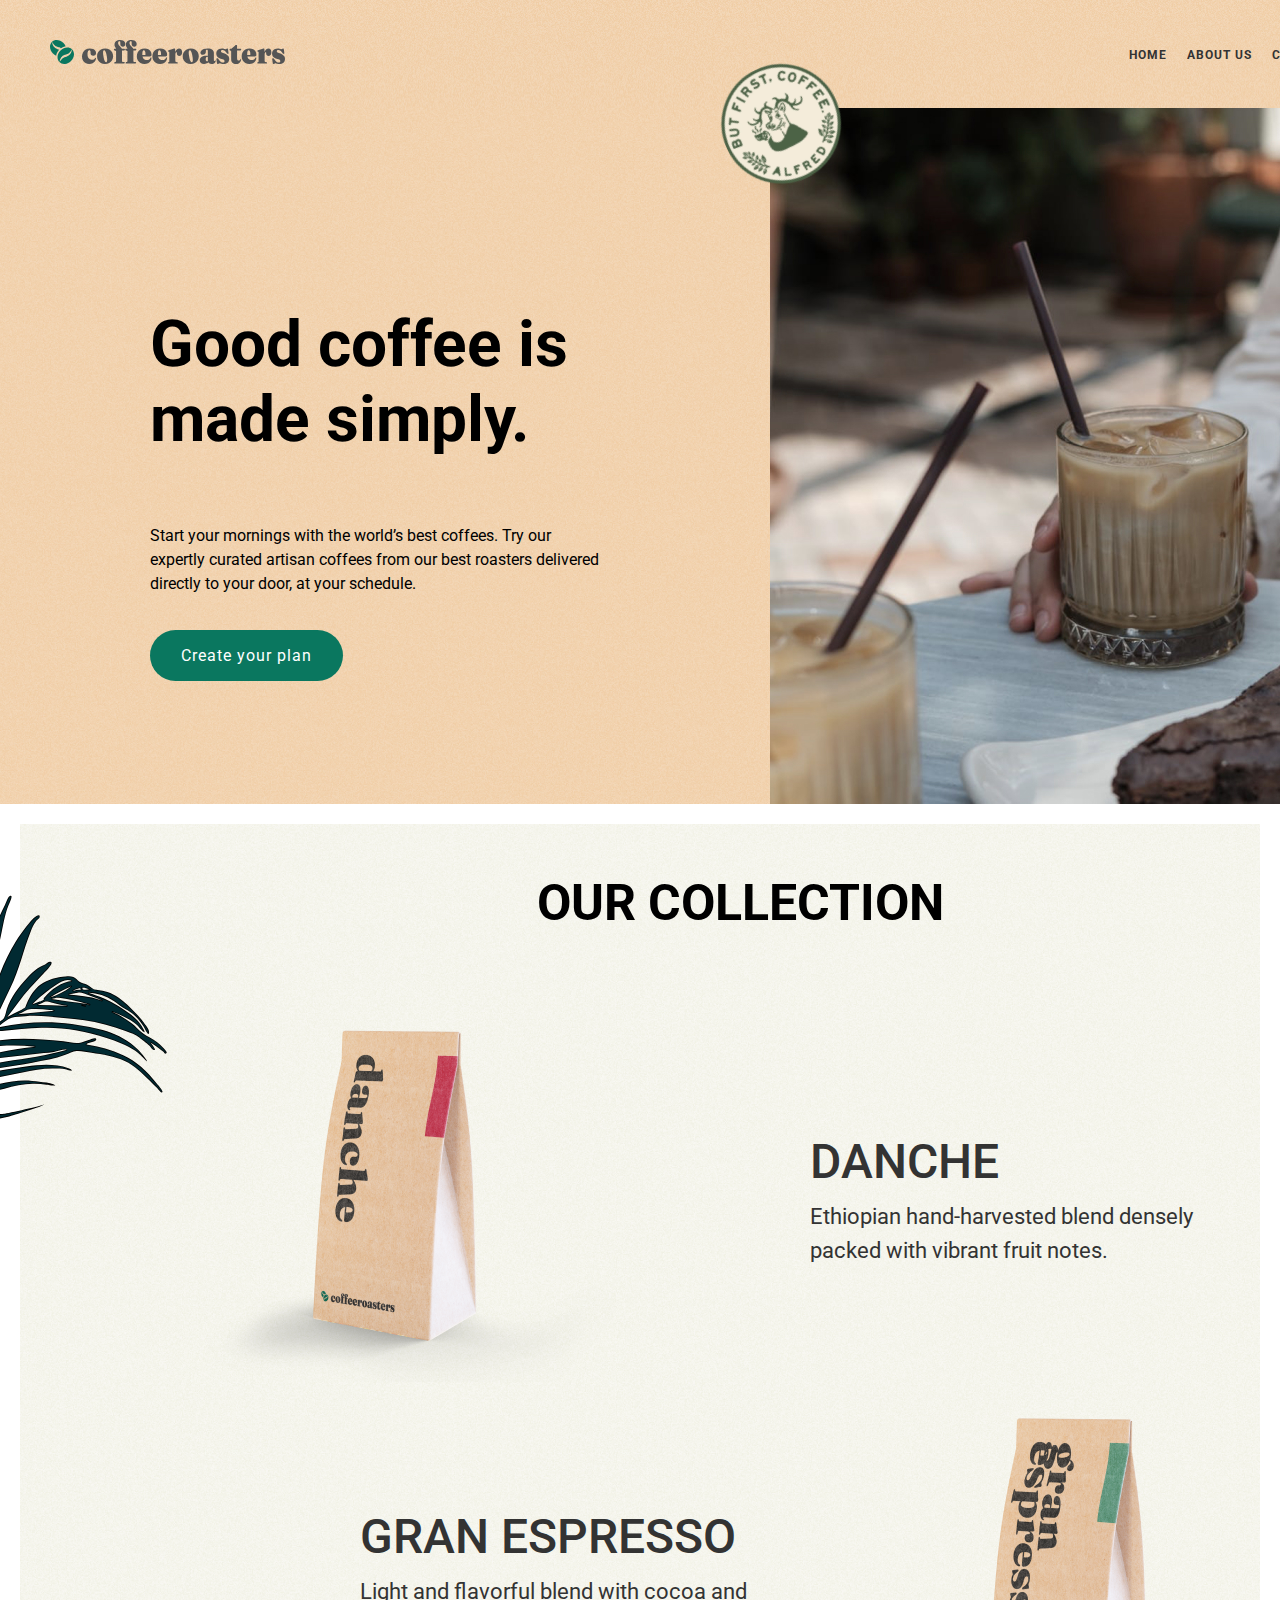
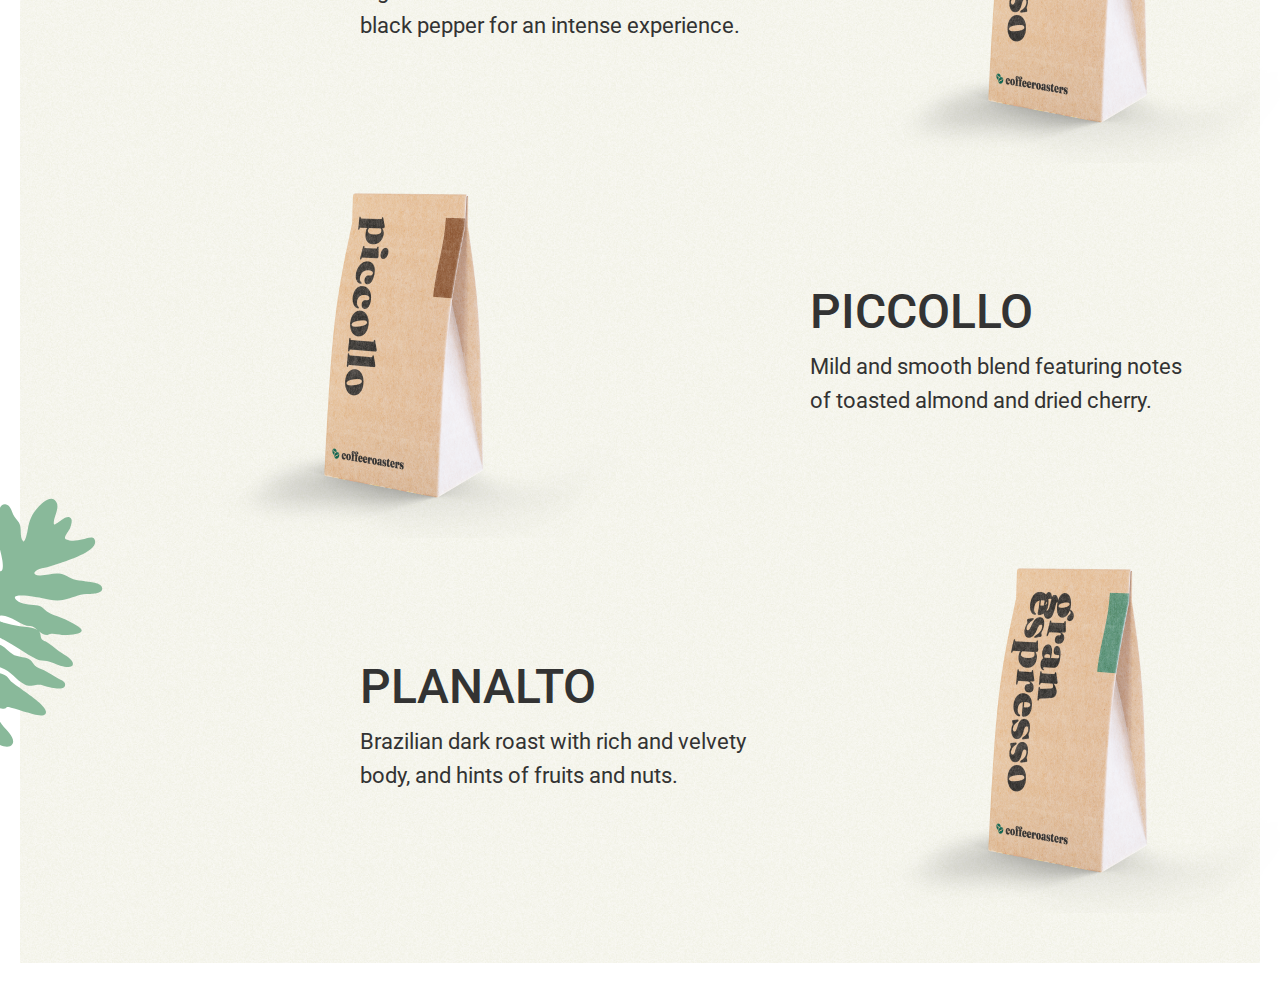
==== index.html @ 1b87eac0 "Inital commit" ====
<!DOCTYPE html>
<html lang="en"
<head>
	<meta charset="UTF-8">
	<meta http-equiv="X-UA-Compatible" content="IE=edge">
	<meta name="viewport" content="width=device-width, initial-scale=1.0">
	<title>Coffeeroasters</title>
	<link rel="stylesheet" href="css/normalize.css">
	<link rel="stylesheet" href="./css/main.css">
</head
<body>
	<header class="site-header">
		<div class="container">
			<div class="site-header-inner">
				<a class="logo" href="./index.html"><img src="images/logo.svg" alt="site logo"></a>
				<nav class="site-nav">
					<ul class="sitenav-list">
						<li class="sitenav-item">
							<a href="">HOME</a>
						</li>
						<li class="sitenav-item">
							<a href="">ABOUT US</a>
						</li>
						<li class="sitenav-item">
							<a href="">Create your plan</a>
						</li>
					</ul>
				</nav>
			</div>
		</div>
	</header>
	<main>
		<section>
			<div class="main-section">
				<div class="container">
					<div class="section-wrapper">
						<div class="main-section-text">
							<h1>Good coffee
								is made simply.</h1>
							<p>Start your mornings with the world’s best coffees. Try our expertly curated artisan
								coffees from our best roasters delivered directly to your door, at your schedule.</p>
							<a href="#">Create your plan</a>
						</div>
						<div class="section-img">
							<img src="images/header img.jpg" alt="">
							<div class="img"></div>
						</div>
					</div>
				</div>
			</div>
			<div class="bg-img">
				<div class="container">
					<div class="section-blok">
						<h2>our collection</h2>
							<ul class="section-wrapper-blok">
								<li>
									<div class="section-blok-box">
										<div class="coffe-img"></div>
										<img src="images/danche.png" alt="danchi">
										<div class="section-blok-text">
											<h3>Danche</h3>
											<p>Ethiopian hand-harvested blend densely packed with vibrant fruit notes.
											</p>
										</div>
									</div>
								</li>
								<li>
									<div class="section-blok-box">
										<div class="section-blok-text">
											<h3>Gran Espresso</h3>
											<p>Light and flavorful blend with cocoa and black pepper for an intense
												experience.
											</p>
										</div>
										<img src="images/grand espresso.png" alt="danchi">
										<div class="coffe-img-one"></div>
									</div>
								</li>
								<li>
									<div class="section-blok-box">
										<div class="coffe-img-two"></div>
										<img src="images/piccollo.png" alt="danchi">
										<div class="section-blok-text">
											<h3>Piccollo</h3>
											<p>Mild and smooth blend featuring notes of toasted almond and dried cherry.
											</p>
										</div>
									</div>
								</li>
								<li>
									<div class="section-blok-box">
										<div class="coffe-img-four"></div>
										<div class="section-blok-text">
											<h3>Planalto</h3>
											<p>Brazilian dark roast with rich and velvety body, and hints of fruits and
												nuts.
											</p>
										</div>
										<img src="images/grand espresso.png" alt="danchi">
									</div>
								</li>
							</ul>
					</div>
				</div>
			</div>
		</section>
	</main>
</body>
</html>
---- css/main.css ----
@import url('https://fonts.googleapis.com/css2?family=Cookie&family=Fredoka+One&family=Roboto:wght@400;500;700&display=swap');
*{
	margin: 0;
	padding: 0;
	box-sizing: border-box;
}
body{
	font-family: "Roboto","Arial", sans-serif;
	overflow-X: hidden;
}
.site-header{
	background-image: url("../images/section-bg.jpg");
}
.container{
	width: 1440px;
	margin: 0 auto;
	padding: 0 20px;
}
.site-header-inner{
	display: flex;
	justify-content: space-between;
}
.logo{
	display: block;
	padding: 40px 0 0 30px;
}
.site-nav{

}
.sitenav-list{
	list-style: none;
	display: flex;
}
.sitenav-item{
	padding: 45px 20px 45px 0;
}
.sitenav-item a{
	text-decoration: none;
	font-weight: 700;
	font-size: 12px;
	line-height: 14px;
	letter-spacing: 1px;
	text-transform: uppercase;
	color: #333333;
}
.main-section{
	background-image: url("../images/section-bg.jpg");
	background-size: contain;
	background-position: center;
}
.main-section-text{
	padding: 156px 104px 0 130px;
}
.section-wrapper{
	display: flex;
}
.section-img{
	position: relative;
	right: -60px;
	width: 710px;
	height: 696px;
}

.main-section-text p{
	padding: 24px 0 34px 0;
	font-weight: 400;
	font-size: 16px;
	line-height: 24px;
	color: #000000;
}
.main-section-text a{
	text-decoration: none;
	padding: 16px 24px;
	position: absolute;
	width: 193px;
	height: 51px;
	background: #0A775F;
	border-radius: 100px;
	font-size: 16px;
	line-height: 19px;
	text-align: center;
	letter-spacing: 1px;
	color: #FFFFFF
}
.img{
	position: absolute;
	width: 160px;
	height:160px;
	top: 0;
	left: 0;
	transform: translate(-43% ,-40%);
	background-image: url(../images/circle.svg);
	background-size: contain;
	background-position: center;
}
.main-section-text h1{
	font-weight: 700;
	font-size: 64px;
	line-height: 75px;
	color: #000000
}
.bg-img{
	margin: 20px;
	background-image: url("../images/section-bg-blok.jpg");
	background-size: contain;
	background-position: center;
}
.section-blok h2{
	padding-top: 50px;
	text-transform: uppercase;
	font-weight: 700;
	font-size: 50px;
	line-height: 59px;
	text-align: center;
	color: #000000;
}
.section-wrapper-blok{
	width: 1114px;
	margin: 80px 143px 0 143px;
	padding-bottom: 50px;
}
.section-wrapper-blok li{
	list-style: none;
}
.section-blok-box{
	position: relative;
	display: flex;
	justify-content: center;
	align-items: center;
}
.coffe-img{
	position: absolute;
	top: -118px;
    left: -316px;
	width: 402px;
	height: 300px;
	background-image: url("../images/leaf-top-left.svg");
	background-repeat: no-repeat;
	background-size: contain;
	background-position: left;
}
.coffe-img-one{
	position: absolute;
	bottom: -164px;
    right: -524px;
	width: 477px;
	height: 300px;
	background-image: url("../images/leaf-center-right.svg");
	background-repeat: no-repeat;
	background-size: contain;
	background-position: left;
	z-index: 2;
}
.coffe-img-two{
	position: absolute;
	top: -50px;
    right: -370px;
	width: 253px;
	height: 215px;
	background-image: url("../images/leaf-center-right2.svg");
	background-repeat: no-repeat;
	background-size: contain;
	background-position: left;
}
.coffe-img-four{
	position: absolute;
	top: -40px;
    left: -374px;
	width: 316px;
	height: 269px;
	background-image: url("../images/leaf-left-bottom.svg");
	background-repeat: no-repeat;
	background-size: contain;
	background-position: left;
}
.section-blok-text h3{
	text-transform: uppercase;
	font-weight: 500;
	font-size: 48px;
	line-height: 56px;
	color: #333333;
}
.section-blok-text p{
	padding-top: 10px;
	font-weight: 400;
	font-size: 22px;
	line-height: 34px;
	color: #333333;
}
.section-blok-box:nth-child(1) .section-blok-text,
.section-blok-box:nth-child(3) .section-blok-text{
	padding: 0 94px 0 177px;
}
.section-blok-box:nth-child(2) .section-blok-text,
.section-blok-box:nth-child(4) .section-blok-text{
	padding: 0 177px 0 94px;
}
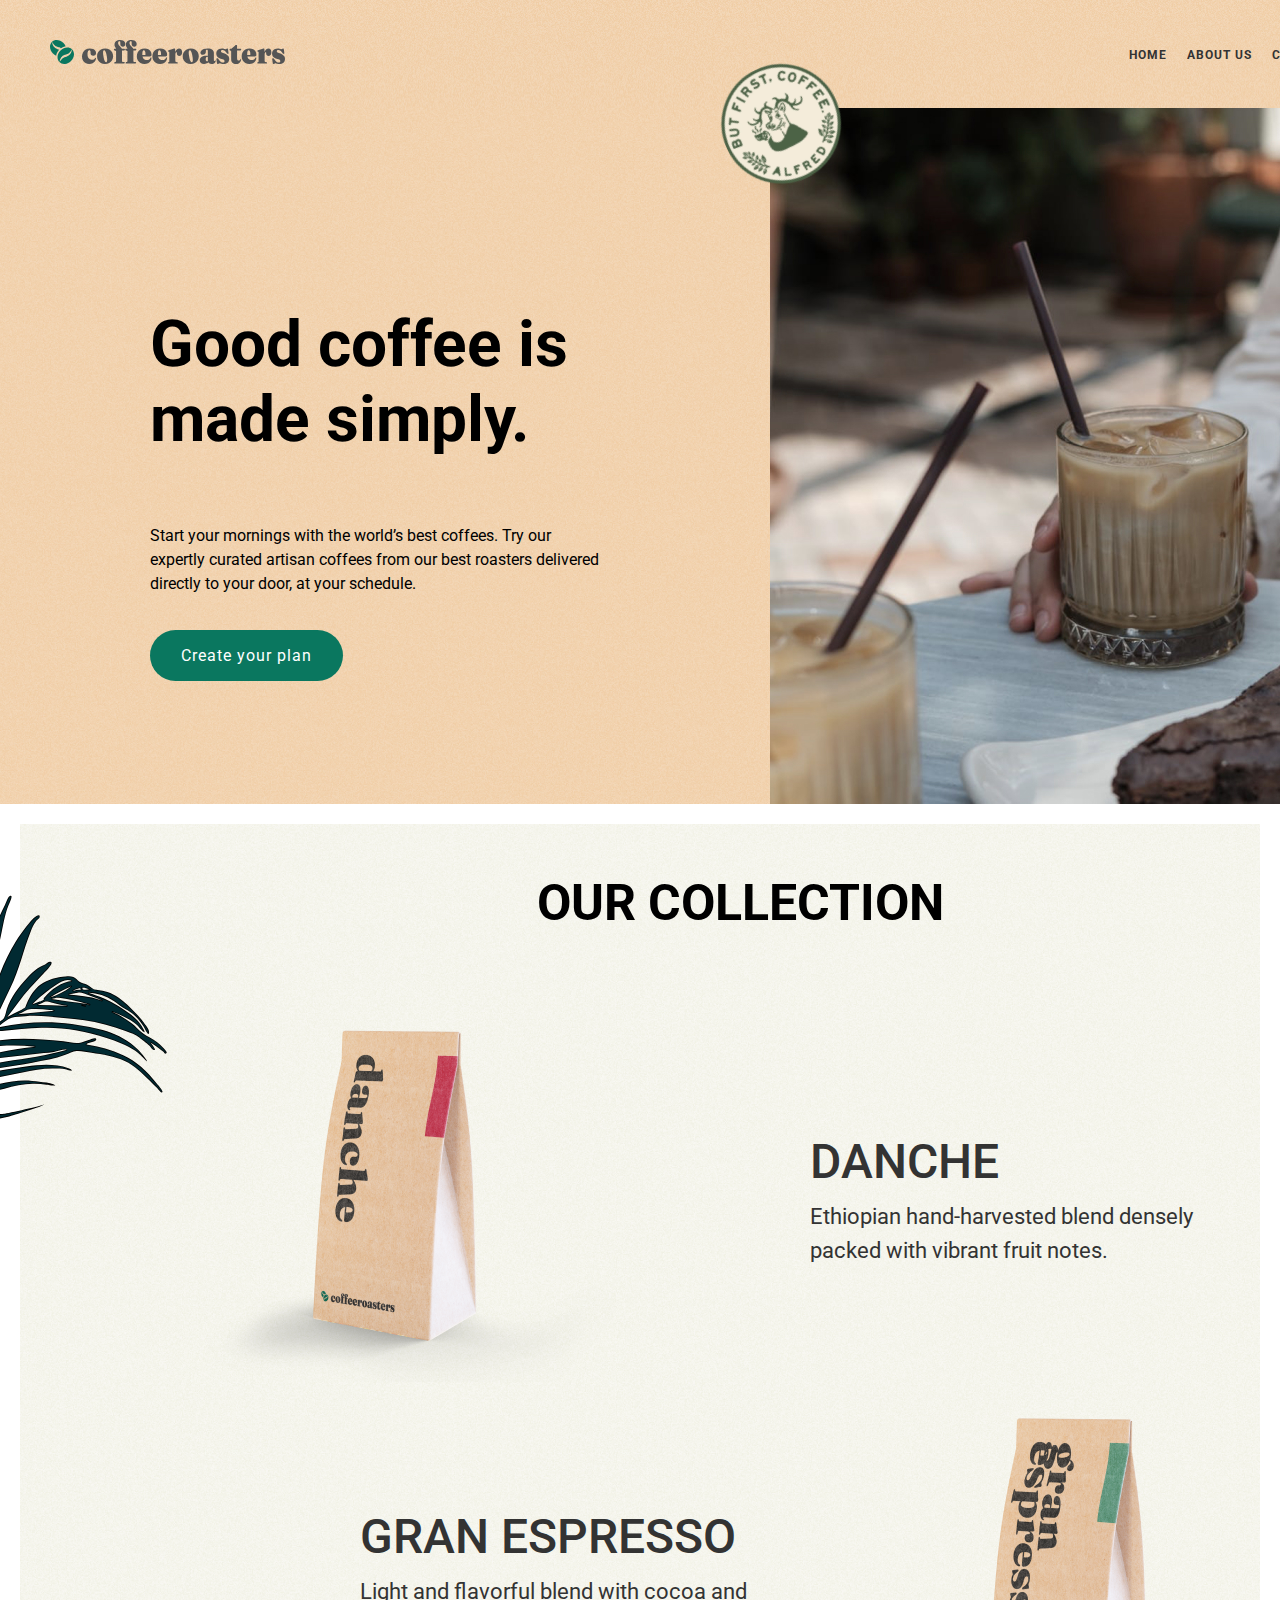
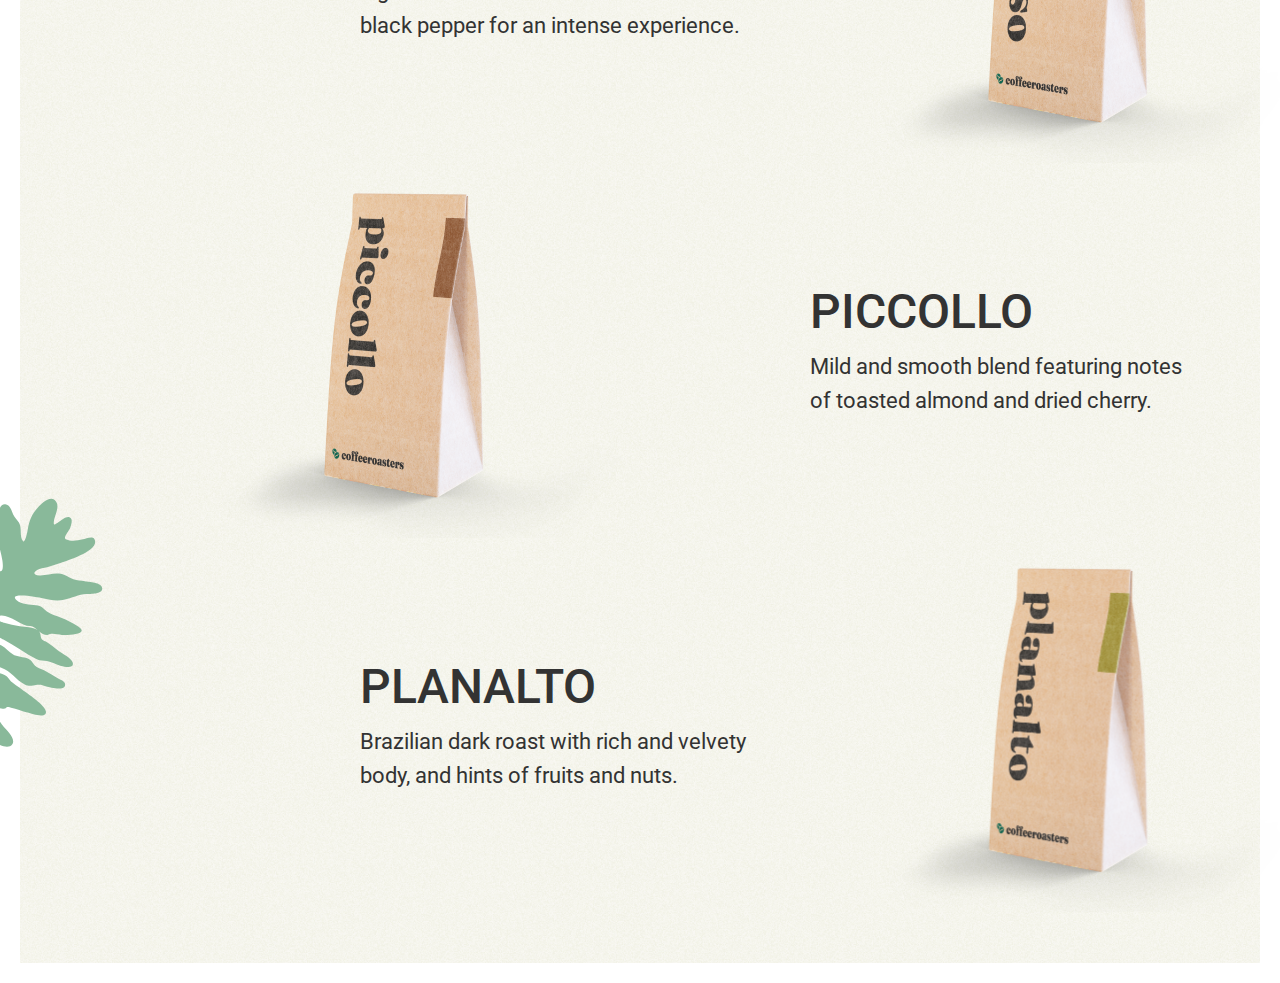
==== commit 10fc3678: "new elements" ====
--- a/index.html
+++ b/index.html
@@ -1,28 +1,31 @@
 <!DOCTYPE html>
-<html lang="en"
+<html lang="en">
 <head>
-	<meta charset="UTF-8">
-	<meta http-equiv="X-UA-Compatible" content="IE=edge">
-	<meta name="viewport" content="width=device-width, initial-scale=1.0">
-	<title>Coffeeroasters</title>
-	<link rel="stylesheet" href="css/normalize.css">
-	<link rel="stylesheet" href="./css/main.css">
-</head
+<meta charset="UTF-8">
+<meta http-equiv="X-UA-Compatible" content="IE=edge">
+<meta name="viewport" content="width=device-width, initial-scale=1.0">
+<title>Coffeeroasters</title>
+<link rel="stylesheet" href="css/normalize.css">
+<link rel="stylesheet" href="./css/main.css">
+</head>
 <body>
 	<header class="site-header">
 		<div class="container">
 			<div class="site-header-inner">
-				<a class="logo" href="./index.html"><img src="images/logo.svg" alt="site logo"></a>
+				<a class="logo" href="./index.html">
+					<img src="images/logo.svg" width="235" height="24" alt="site logo">
+				</a>
 				<nav class="site-nav">
 					<ul class="sitenav-list">
 						<li class="sitenav-item">
-							<a href="">HOME</a>
+							<a href="#">HOME</a>
+							
 						</li>
 						<li class="sitenav-item">
-							<a href="">ABOUT US</a>
+							<a href="#">ABOUT US</a>
 						</li>
 						<li class="sitenav-item">
-							<a href="">Create your plan</a>
+							<a href="#">Create your plan</a>
 						</li>
 					</ul>
 				</nav>
@@ -42,7 +45,8 @@
 							<a href="#">Create your plan</a>
 						</div>
 						<div class="section-img">
-							<img src="images/header img.jpg" alt="">
+							<img src="images/header-img.jpg" width="710"
+							height="696" alt="img-header">
 							<div class="img"></div>
 						</div>
 					</div>
@@ -52,54 +56,54 @@
 				<div class="container">
 					<div class="section-blok">
 						<h2>our collection</h2>
-							<ul class="section-wrapper-blok">
-								<li>
-									<div class="section-blok-box">
-										<div class="coffe-img"></div>
-										<img src="images/danche.png" alt="danchi">
-										<div class="section-blok-text">
-											<h3>Danche</h3>
-											<p>Ethiopian hand-harvested blend densely packed with vibrant fruit notes.
-											</p>
-										</div>
+						<ul class="section-wrapper-blok">
+							<li>
+								<div class="section-blok-box">
+									<div class="coffe-img"></div>
+									<img src="images/danche.png" alt="danchi">
+									<div class="section-blok-text">
+										<h3>Danche</h3>
+										<p>Ethiopian hand-harvested blend densely packed with vibrant fruit notes.
+										</p>
 									</div>
-								</li>
-								<li>
-									<div class="section-blok-box">
-										<div class="section-blok-text">
-											<h3>Gran Espresso</h3>
-											<p>Light and flavorful blend with cocoa and black pepper for an intense
-												experience.
-											</p>
-										</div>
-										<img src="images/grand espresso.png" alt="danchi">
-										<div class="coffe-img-one"></div>
+								</div>
+							</li>
+							<li>
+								<div class="section-blok-box">
+									<div class="section-blok-text">
+										<h3>Gran Espresso</h3>
+										<p>Light and flavorful blend with cocoa and black pepper for an intense
+											experience.
+										</p>
 									</div>
-								</li>
-								<li>
-									<div class="section-blok-box">
-										<div class="coffe-img-two"></div>
-										<img src="images/piccollo.png" alt="danchi">
-										<div class="section-blok-text">
-											<h3>Piccollo</h3>
-											<p>Mild and smooth blend featuring notes of toasted almond and dried cherry.
-											</p>
-										</div>
+									<img src="images/grand-espresso.png" alt="espresso">
+									<div class="coffe-img-one"></div>
+								</div>
+							</li>
+							<li>
+								<div class="section-blok-box">
+									<div class="coffe-img-two"></div>
+									<img src="images/piccollo.png" alt="piccollo">
+									<div class="section-blok-text">
+										<h3>Piccollo</h3>
+										<p>Mild and smooth blend featuring notes of toasted almond and dried cherry.
+										</p>
 									</div>
-								</li>
-								<li>
-									<div class="section-blok-box">
-										<div class="coffe-img-four"></div>
-										<div class="section-blok-text">
-											<h3>Planalto</h3>
-											<p>Brazilian dark roast with rich and velvety body, and hints of fruits and
-												nuts.
-											</p>
-										</div>
-										<img src="images/grand espresso.png" alt="danchi">
+								</div>
+							</li>
+							<li>
+								<div class="section-blok-box">
+									<div class="coffe-img-four"></div>
+									<div class="section-blok-text">
+										<h3>Planalto</h3>
+										<p>Brazilian dark roast with rich and velvety body, and hints of fruits and
+											nuts.
+										</p>
 									</div>
-								</li>
-							</ul>
+									<img src="images/planalto.png" alt="planalto">
+								</div>
+							</li>
+						</ul>
 					</div>
 				</div>
 			</div>
--- a/css/main.css
+++ b/css/main.css
@@ -60,7 +60,12 @@
 	width: 710px;
 	height: 696px;
 }
-
+.main-section-text h1{
+	font-weight: 700;
+	font-size: 64px;
+	line-height: 75px;
+	color: #000000
+}
 .main-section-text p{
 	padding: 24px 0 34px 0;
 	font-weight: 400;
@@ -93,13 +98,8 @@
 	background-size: contain;
 	background-position: center;
 }
-.main-section-text h1{
-	font-weight: 700;
-	font-size: 64px;
-	line-height: 75px;
-	color: #000000
-}
 .bg-img{
+	z-index: 2;
 	margin: 20px;
 	background-image: url("../images/section-bg-blok.jpg");
 	background-size: contain;
@@ -173,6 +173,10 @@
 	background-size: contain;
 	background-position: left;
 }
+.section-blok-box img{
+	width: 450px;
+	height: 375px;
+}
 .section-blok-text h3{
 	text-transform: uppercase;
 	font-weight: 500;
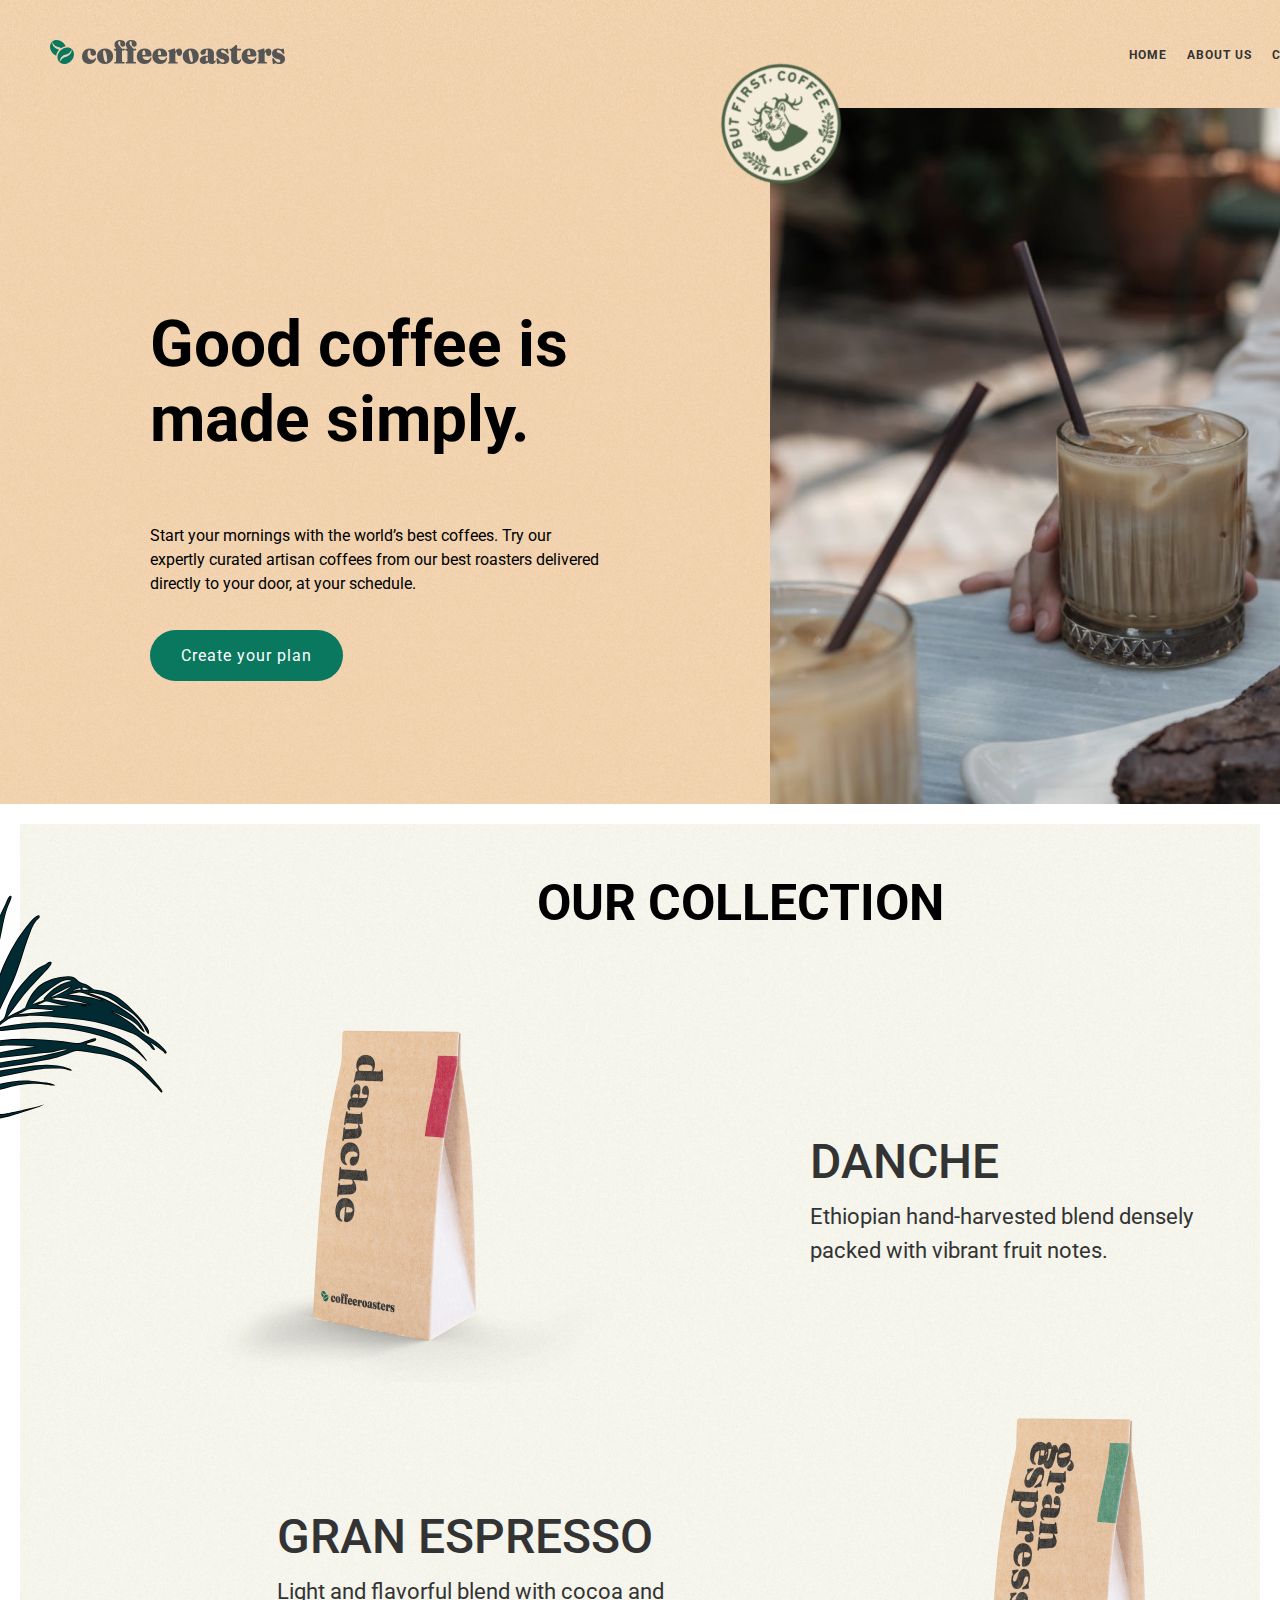
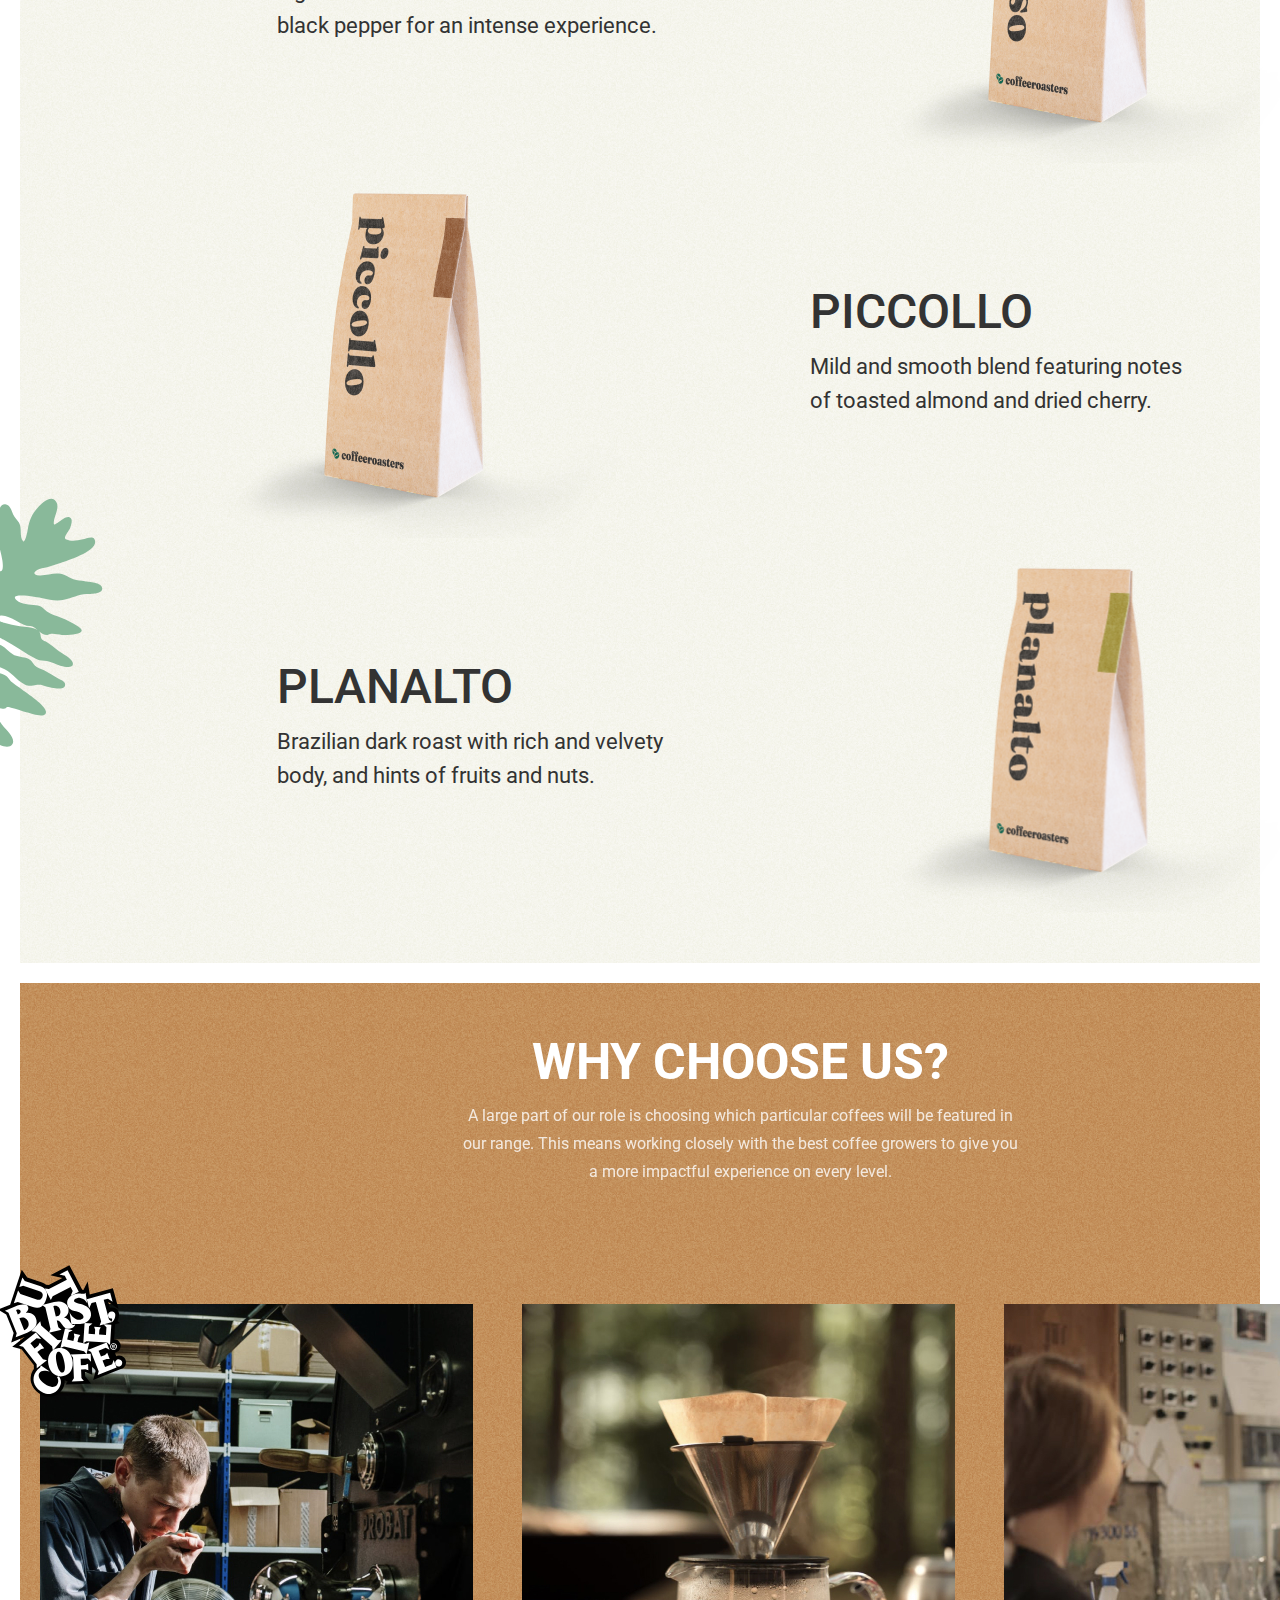
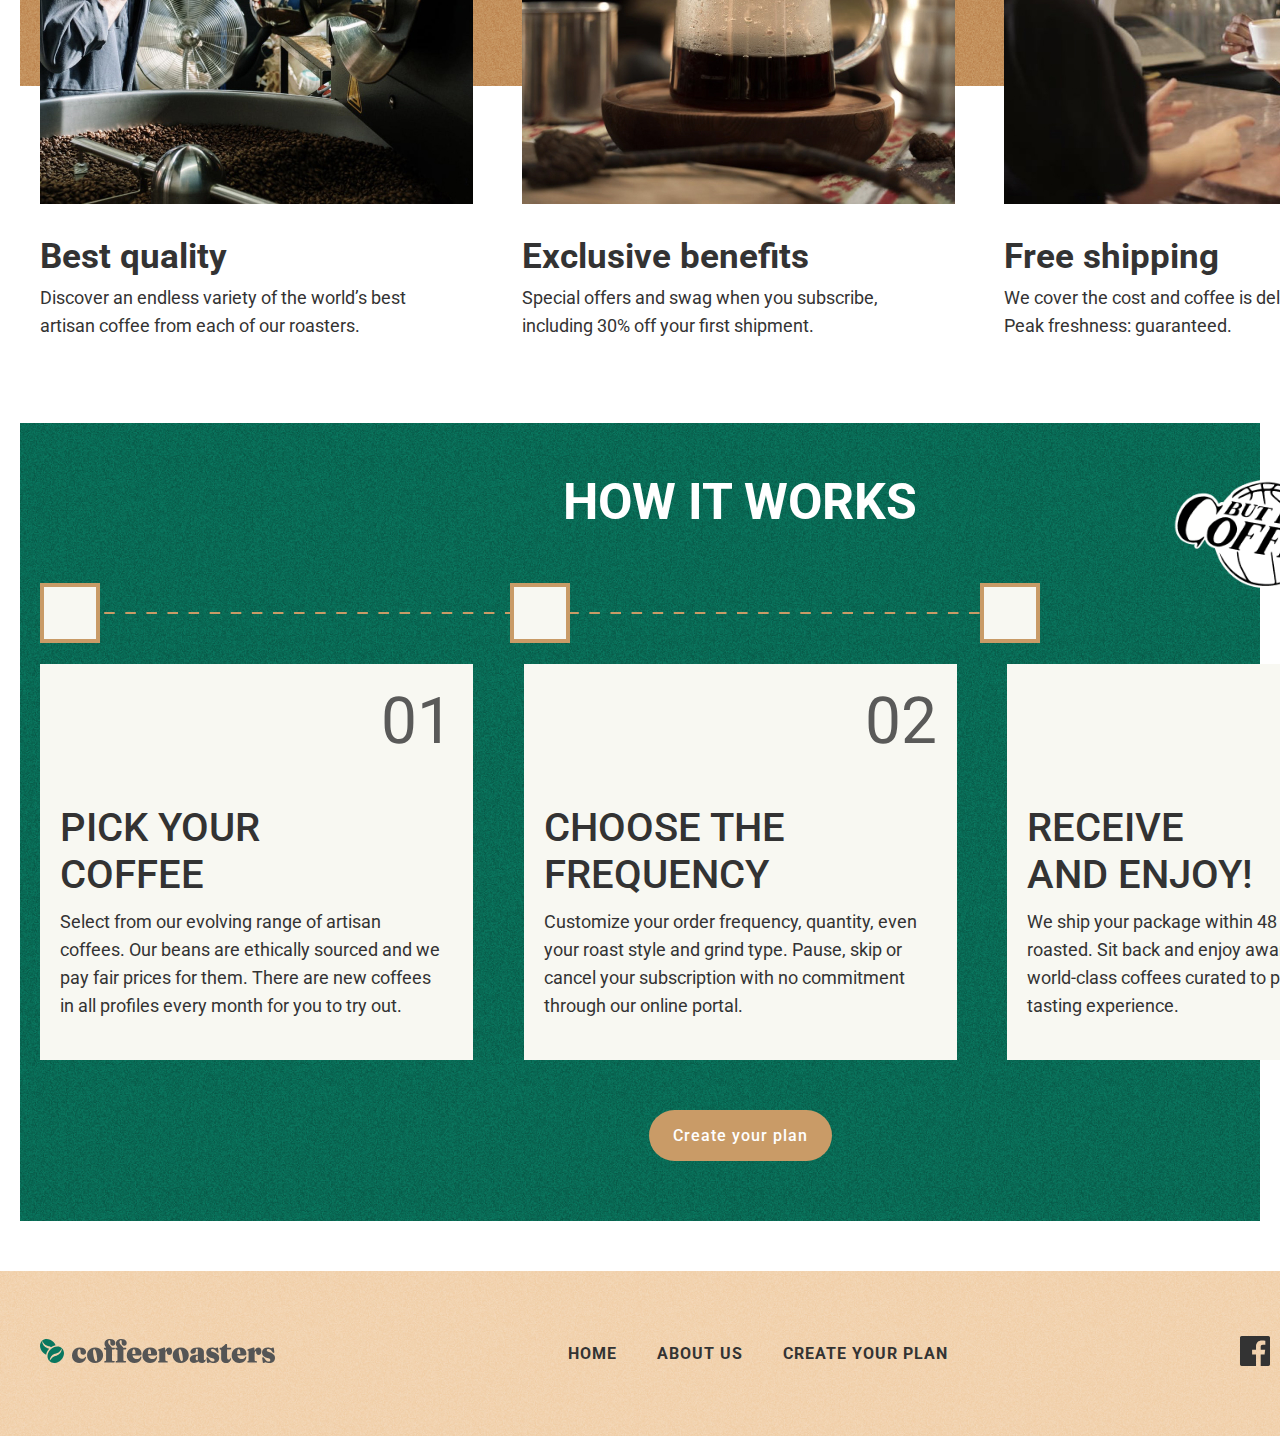
==== commit 23b90f4b: "New changes" ====
--- a/index.html
+++ b/index.html
@@ -1,13 +1,15 @@
 <!DOCTYPE html>
 <html lang="en">
+
 <head>
-<meta charset="UTF-8">
-<meta http-equiv="X-UA-Compatible" content="IE=edge">
-<meta name="viewport" content="width=device-width, initial-scale=1.0">
-<title>Coffeeroasters</title>
-<link rel="stylesheet" href="css/normalize.css">
-<link rel="stylesheet" href="./css/main.css">
+	<meta charset="UTF-8">
+	<meta http-equiv="X-UA-Compatible" content="IE=edge">
+	<meta name="viewport" content="width=device-width, initial-scale=1.0">
+	<title>Coffeeroasters</title>
+	<link rel="stylesheet" href="css/normalize.css">
+	<link rel="stylesheet" href="./css/main.css">
 </head>
+
 <body>
 	<header class="site-header">
 		<div class="container">
@@ -19,7 +21,7 @@
 					<ul class="sitenav-list">
 						<li class="sitenav-item">
 							<a href="#">HOME</a>
-							
+
 						</li>
 						<li class="sitenav-item">
 							<a href="#">ABOUT US</a>
@@ -45,8 +47,7 @@
 							<a href="#">Create your plan</a>
 						</div>
 						<div class="section-img">
-							<img src="images/header-img.jpg" width="710"
-							height="696" alt="img-header">
+							<img src="images/header-img.jpg" width="710" height="696" alt="img-header">
 							<div class="img"></div>
 						</div>
 					</div>
@@ -57,57 +58,144 @@
 					<div class="section-blok">
 						<h2>our collection</h2>
 						<ul class="section-wrapper-blok">
-							<li>
-								<div class="section-blok-box">
-									<div class="coffe-img"></div>
-									<img src="images/danche.png" alt="danchi">
-									<div class="section-blok-text">
-										<h3>Danche</h3>
-										<p>Ethiopian hand-harvested blend densely packed with vibrant fruit notes.
+							<li class="section-blok-box">
+								<div class="coffe-img"></div>
+								<img src="images/danche.png" alt="danchi">
+								<div class="section-blok-text">
+									<h3>Danche</h3>
+									<p>Ethiopian hand-harvested blend densely packed with vibrant fruit notes.
+									</p>
+								</div>
+							</li>
+							<li class="section-blok-box">
+								<div class="section-blok-text">
+									<h3>Gran Espresso</h3>
+									<p>Light and flavorful blend with cocoa and black pepper for an intense
+										experience.
+									</p>
+								</div>
+								<img src="images/grand-espresso.png" alt="espresso">
+								<div class="coffe-img-one"></div>
+							</li>
+							<li class="section-blok-box">
+								<div class="coffe-img-two"></div>
+								<img src="images/piccollo.png" alt="piccollo">
+								<div class="section-blok-text">
+									<h3>Piccollo</h3>
+									<p>Mild and smooth blend featuring notes of toasted almond and dried cherry.
+									</p>
+								</div>
+							</li>
+							<li class="section-blok-box">
+								<div class="coffe-img-four"></div>
+								<div class="section-blok-text">
+									<h3>Planalto</h3>
+									<p>Brazilian dark roast with rich and velvety body, and hints of fruits and
+										nuts.
+									</p>
+								</div>
+								<img src="images/planalto.png" alt="planalto">
+							</li>
+						</ul>
+					</div>
+				</div>
+			</div>
+			<div class="coffe-choose-wrapper">
+
+
+				<div class="section-coffe-choose">
+					<div class="container">
+						<div class="choose-wrapper">
+							<h2>Why choose us?</h2>
+							<p class="choose-text">A large part of our role is choosing which particular coffees will be
+								featured
+								in our range. This means working closely with the best coffee growers to give
+								you a more impactful experience on every level.</p>
+							<div class="choose-blok">
+								<ul class="choose-list">
+									<li class="choose-item">
+										<img src="./images/best-quality.jpg" width: 433; height: 500; alt="">
+										<h3>Best quality</h3>
+										<p>Discover an endless variety of the world’s best artisan coffee from each of
+											our
+											roasters.</p>
+									</li>
+									<li class="choose-item">
+										<img src="images/exclusive-benefits.jpg" width: 433; height: 500; alt="">
+										<h3>Exclusive benefits</h3>
+										<p>Special offers and swag when you subscribe, including 30% off your first
+											shipment.</p>
+									</li>
+									<li class="choose-item">
+										<img src="./images/free-shipping.jpg" width:433; height:500; alt="">
+										<h3>Free shipping</h3>
+										<p>We cover the cost and coffee is delivered fast. Peak freshness: guaranteed.
 										</p>
-									</div>
-								</div>
-							</li>
-							<li>
-								<div class="section-blok-box">
-									<div class="section-blok-text">
-										<h3>Gran Espresso</h3>
-										<p>Light and flavorful blend with cocoa and black pepper for an intense
-											experience.
-										</p>
-									</div>
-									<img src="images/grand-espresso.png" alt="espresso">
-									<div class="coffe-img-one"></div>
-								</div>
-							</li>
-							<li>
-								<div class="section-blok-box">
-									<div class="coffe-img-two"></div>
-									<img src="images/piccollo.png" alt="piccollo">
-									<div class="section-blok-text">
-										<h3>Piccollo</h3>
-										<p>Mild and smooth blend featuring notes of toasted almond and dried cherry.
-										</p>
-									</div>
-								</div>
-							</li>
-							<li>
-								<div class="section-blok-box">
-									<div class="coffe-img-four"></div>
-									<div class="section-blok-text">
-										<h3>Planalto</h3>
-										<p>Brazilian dark roast with rich and velvety body, and hints of fruits and
-											nuts.
-										</p>
-									</div>
-									<img src="images/planalto.png" alt="planalto">
-								</div>
-							</li>
-						</ul>
+									</li>
+								</ul>
+							</div>
+						</div>
+					</div>
+				</div>
+			</div>
+			<div class="section-pick">
+				<div class="container">
+					<h2 class="pick-text">How it works</h2>
+					<div class="line">
+						<span></span>
+						<span></span>
+						<span></span>
+					</div>
+					<div class="section-pick-blok">
+						<div class="pick-box">
+							<span>01</span>
+							<h3 class="pick-text-box">Pick your coffee</h3>
+							<p>Select from our evolving range of artisan coffees. Our beans are ethically sourced and we
+								pay
+								fair prices for them. There are new coffees in all profiles every month for you to try
+								out.
+							</p>
+						</div>
+						<div class="pick-box">
+							<span>02</span>
+							<h3 class="pick-text-box">Choose the frequency</h3>
+							<p>Customize your order frequency, quantity, even your roast style and grind type. Pause,
+								skip
+								or cancel your subscription with no commitment through our online portal.</p>
+						</div>
+						<div class="pick-box">
+							<span>03</span>
+							<h3 class="pick-text-box">Receive and enjoy!</h3>
+							<p>We ship your package within 48 hours, freshly roasted. Sit back and enjoy award-winning
+								world-class coffees curated to provide a distinct tasting experience.</p>
+						</div>
+					</div>
+					<div class="pick-blok-btn">
+						<a class="pick-btn" href="#">Create your plan</a>
 					</div>
 				</div>
 			</div>
 		</section>
 	</main>
+	<footer>
+		<div class="container">
+			<div class="footer-blok">
+				<div class="footer-logo">
+					<a href="./index.html"><img src="./images/logo.svg" alt=""></a>
+				</div>
+				<ul class="footer-nav">
+					<li class="footer-list"><a class="footer-item" href="#" href="#"> HOME</a></li>
+					<li class="footer-list"><a class="footer-item" href="#" href="#">ABOUT US</a> </li>
+					<li class="footer-list"><a class="footer-item" href="#" href="#">Create your plan</a> </li>
+				</ul>
+				<ul class="social">
+					<li	class="socil-item" ><a href="#"><img src="./images/facebook.svg" alt="facebook"></a></li>
+					<li	class="socil-item"><a  href="#"><img src="./images/twitter.svg" alt="twitter"></a></li>
+					<li	class="socil-item"><a href="#"><img src="./images/instagramm.svg" alt="instagramm"></a></li>
+				</ul>
+			</div>
+		</div>
+	</footer>
 </body>
+
 </html>--- a/css/main.css
+++ b/css/main.css
@@ -199,3 +199,219 @@
 .section-blok-box:nth-child(4) .section-blok-text{
 	padding: 0 177px 0 94px;
 }
+.coffe-choose-wrapper{
+	height: 900px;
+}
+.section-coffe-choose{
+	height: 703px;
+	margin: 20px 20px 0 20px;
+	background-image: url("../images/bg-orange.jpg");
+	background-size: contain;
+	background-position: center;
+}
+.choose-wrapper h2{
+	padding-top: 50px;
+	font-weight: 700;
+	text-transform: uppercase;
+	font-size: 50px;
+	line-height: 59px;
+	text-align: center;
+	color: #FFFFFF;
+}
+.choose-blok{
+	position: relative;
+}
+.choose-text{
+	padding-top: 10px;
+	width: 555px;
+	margin: 0 auto;
+	font-weight: 400;
+	font-size: 16px;
+	line-height: 28px;
+	text-align: center;
+	color: #FFFFFF;
+	opacity: 0.8;
+	}
+	.choose-list{
+		position: absolute;
+		top: 90px;
+		left: 0;
+		display: flex;
+		list-style: none;
+	}
+	.choose-item{
+		position: relative;
+		padding-top: 28px;
+		width: 377px;
+		font-weight: 500;
+		font-size: 30px;
+		line-height: 35px;
+		color: #333333;
+	}
+	.choose-item:nth-child(1)::before{
+		content: "";
+		position: absolute;
+		top: -13px;
+		left: -42px;
+		width: 128px;
+		height: 135px;
+		background-image: url("../images/text.svg");
+		background-position: center;
+		background-repeat: no-repeat;
+		background-size: contain;
+	}
+	.choose-item:nth-child(2){
+		margin: 0 105px;
+	}
+	.choose-item h3{
+		padding-top: 28px;
+	}
+	.choose-item p{
+		padding-top: 10px;
+		font-weight: 400;
+		font-size: 18px;
+		line-height: 28px;
+		color: #333333;
+	}
+	.section-pick{
+		/* height: 703px; */
+		margin: 140px 20px 50px 20px;
+		background-image: url("../images/bg-green.jpg");
+		background-size: contain;
+		background-position: center;
+	}
+	.pick-text{
+		text-transform: uppercase;
+		padding-top: 50px;
+		font-weight: 700;
+		font-size: 50px;
+		line-height: 59px;
+		text-align: center;
+		color: #fff;
+	}
+	.line{
+		margin-top: 80px;
+		display: flex;
+		justify-content: space-between;
+		align-items: center;
+		width: 1000px;
+		height: 2px;
+		background-image: url("../images/line.svg");
+		background-size: 950px ;
+		background-position: left;
+		background-repeat: no-repeat;
+	}
+	.line span{
+		width: 60px;
+		height: 60px;
+		background: #F8F8F2;
+		border: 4px solid #C99B67;
+	}
+	.section-pick-blok{
+		padding-top: 50px;
+		display: flex;
+		justify-content: space-between;
+	}
+	.pick-box{
+		position: relative;
+		width: 433px;
+		height: 396px;
+		background: #F8F8F2;
+		padding: 20px;
+	}
+	.pick-box:nth-child(3)::before{
+		content: "";
+		width: 191px;
+		top: -50%;
+		right: 20%;
+		height: 129px;
+		position: absolute;
+		background-image: url("../images/coffe-ball.png");
+		background-size: cover;
+		background-position: center;
+		background-repeat: no-repeat;
+	}
+	.pick-box span{
+		display: flex;
+		justify-content: flex-end;
+		font-weight: 400;
+		font-size: 64px;
+		line-height: 75px;
+		color: #333333;
+		opacity: 0.8;
+	}
+	.pick-box p{
+		padding: 0 8px 20px 0;
+		font-weight: 400;
+		font-size: 18px;
+		line-height: 28px;
+		color: #333333;
+	}
+	.pick-text-box{
+		width: 243px;
+		text-align: left;
+		padding: 45px 0 10px 0;
+		text-transform: uppercase;
+		font-weight: 500;
+		font-size: 40px;
+		line-height: 47px;
+		color: #333333;
+	}
+	.pick-blok-btn{
+		display: flex;
+		justify-content: center;
+		align-items: center;
+	}
+	.pick-btn{
+		display: inline-block;
+		text-decoration: none;
+		margin: 50px 0 60px 0;
+		padding: 16px 24px;
+		background: #C99B67;
+		border-radius: 100px;
+		font-weight: 500;
+		font-size: 16px;
+		line-height: 19px;
+		text-align: center;
+		letter-spacing: 1px;
+		color: #fff;
+	}
+	footer{
+		width: 100%;
+		background-image: url("../images/footer-bg.jpg");
+		background-size: contain;
+		background-position: center;
+	}
+	.footer-blok{
+		display: flex;
+		justify-content:space-between;
+		align-items: center;
+	}
+	.footer-logo{
+		padding: 68px 0 68px 20px;
+	}
+	.footer-nav{
+		list-style: none;
+		display: flex;
+	}
+	.footer-list:nth-child(2){
+		padding: 0 40px;
+	}
+	.footer-item{
+		text-decoration: none;
+		font-weight: 700;
+		font-size: 16px;
+		line-height: 19px;
+		text-align: center;
+		letter-spacing: 1px;
+		text-transform: uppercase;
+		color: #333333;
+	}
+	.social{
+		display: flex;
+		list-style: none;
+		align-items: center;
+	}
+	.socil-item{
+		padding-right: 30px;
+	}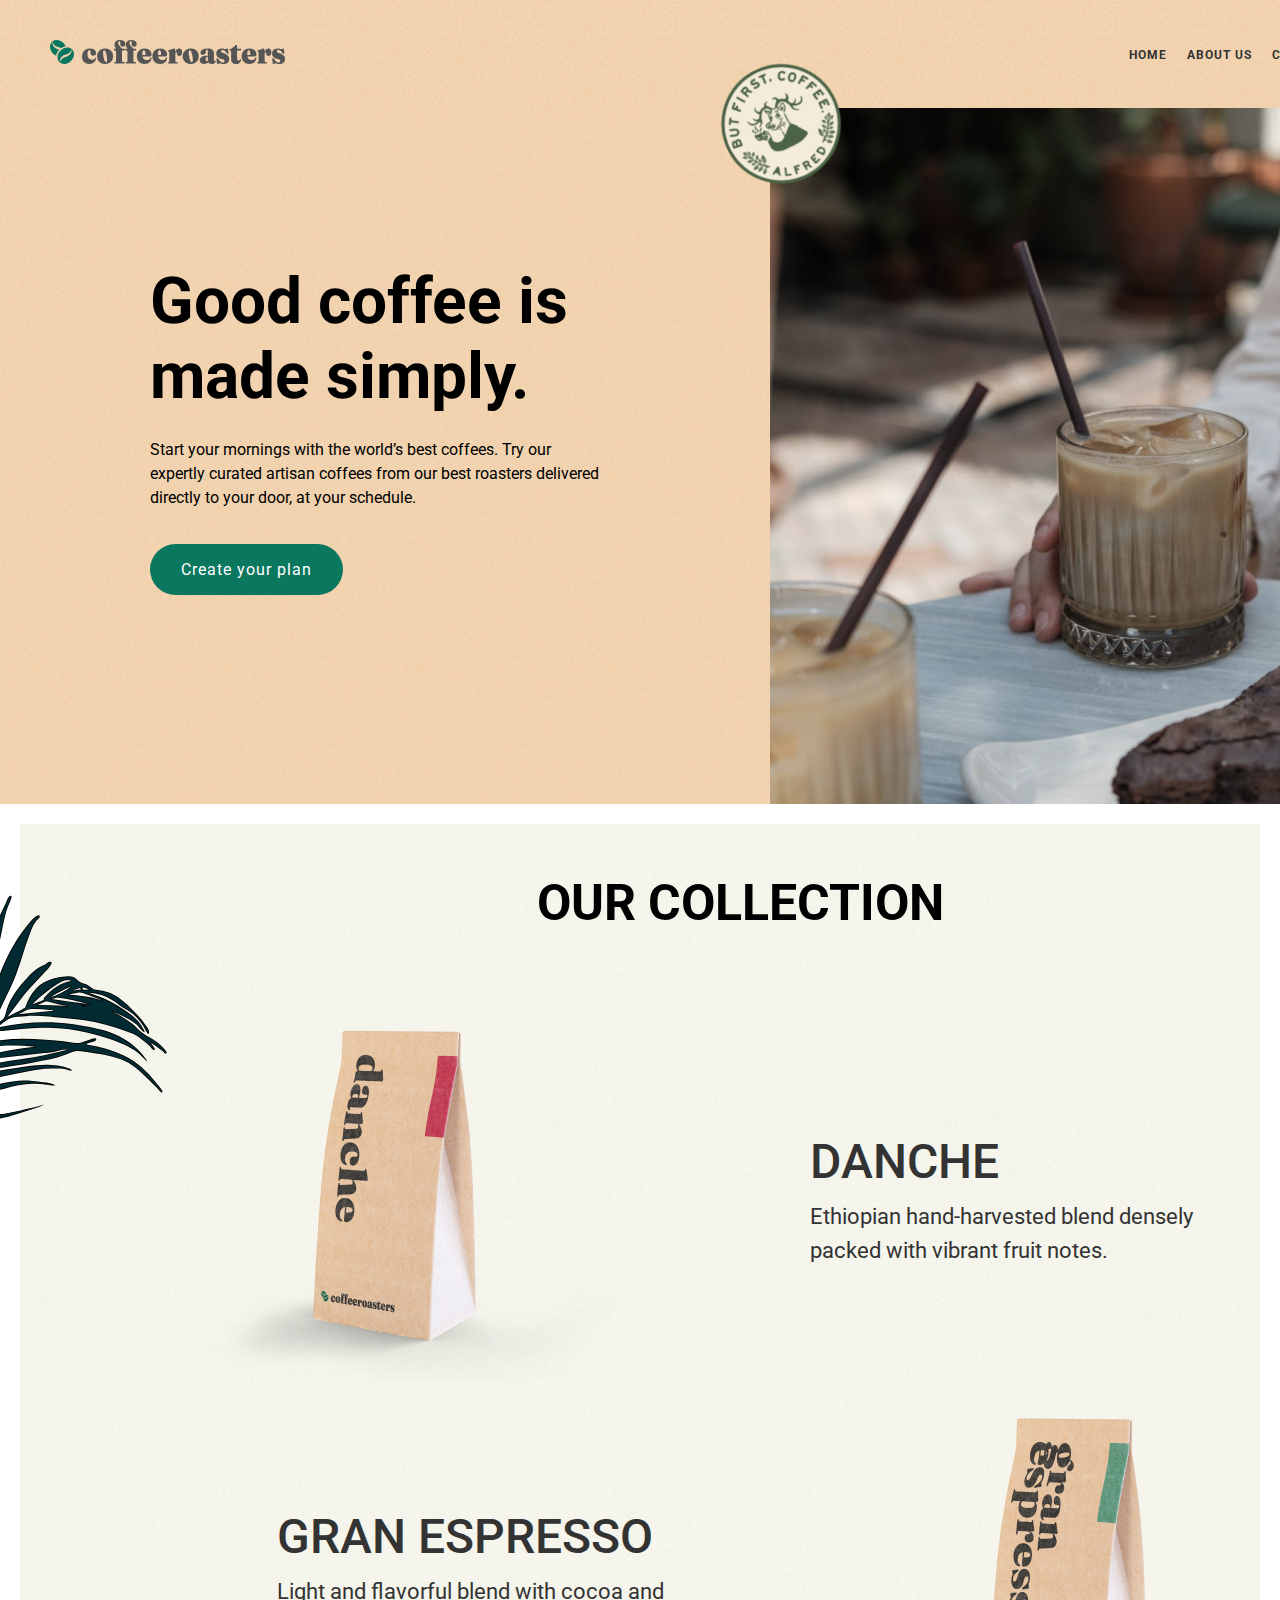
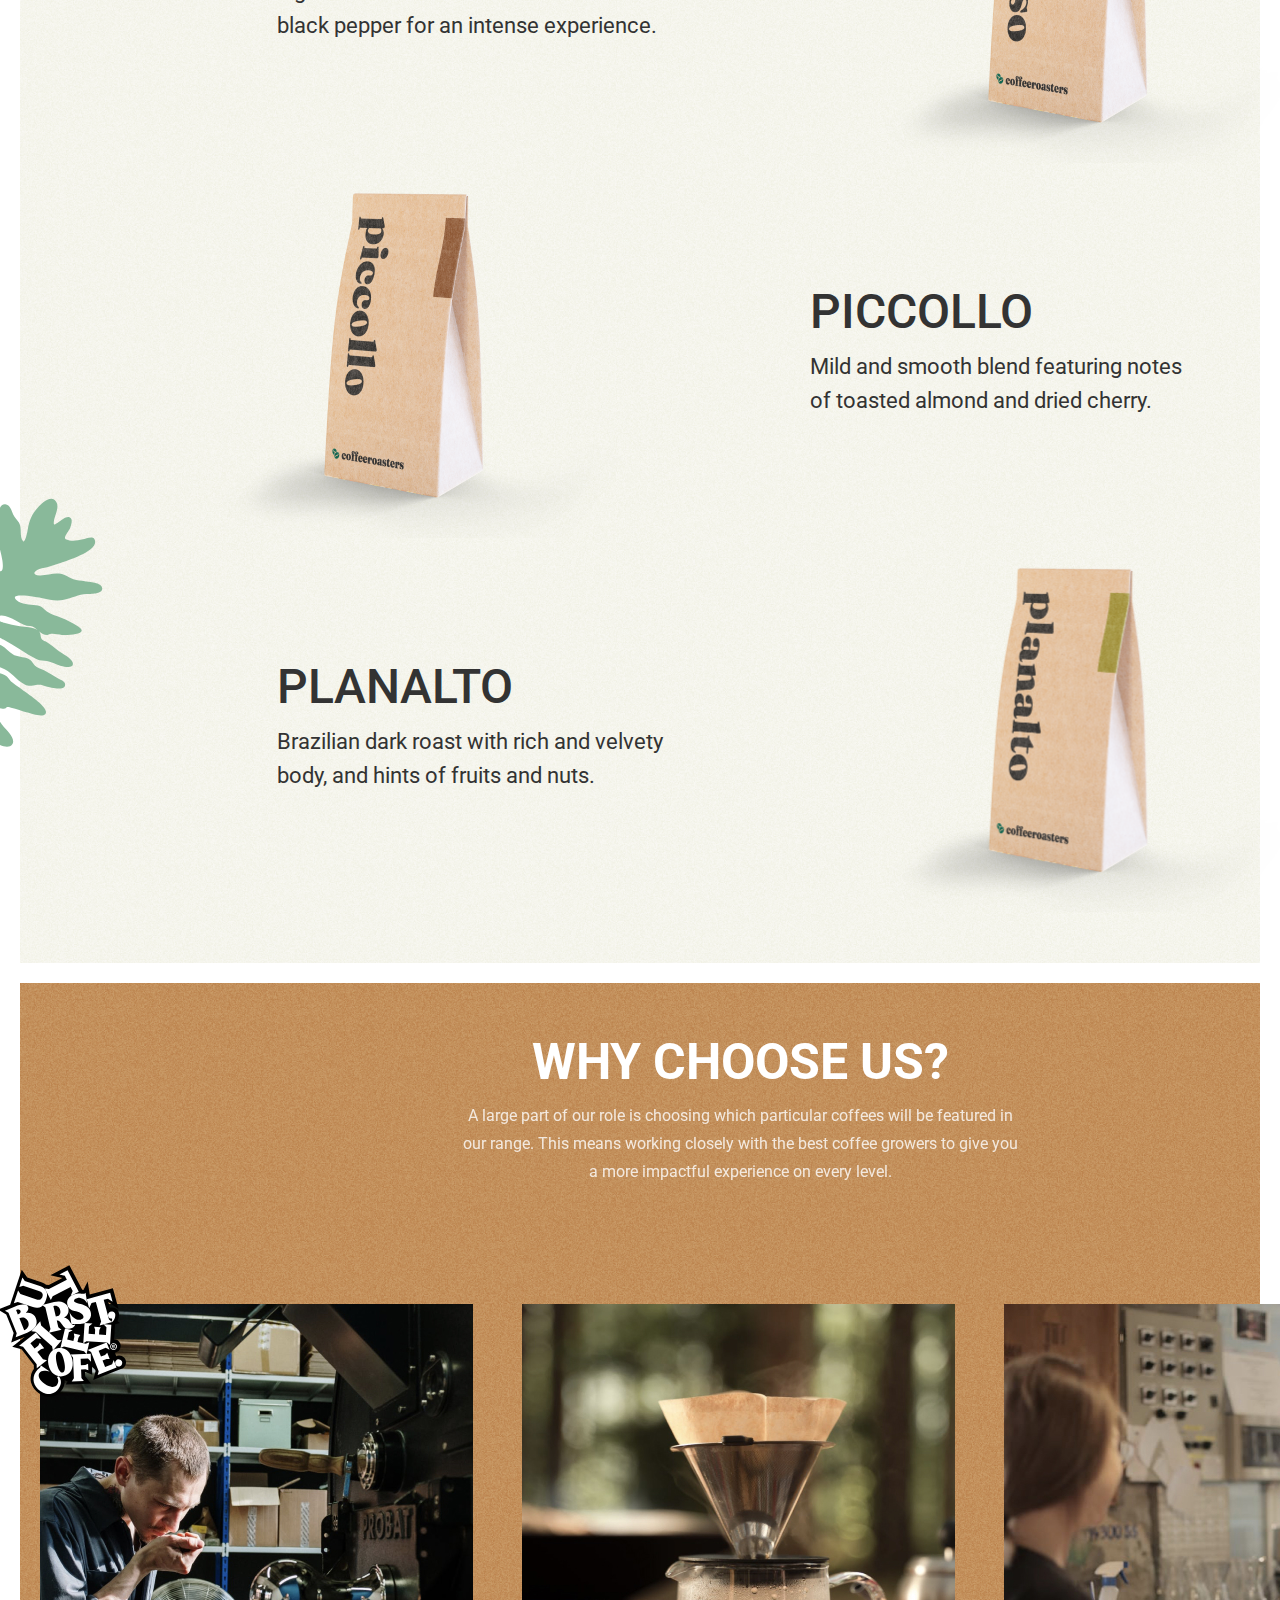
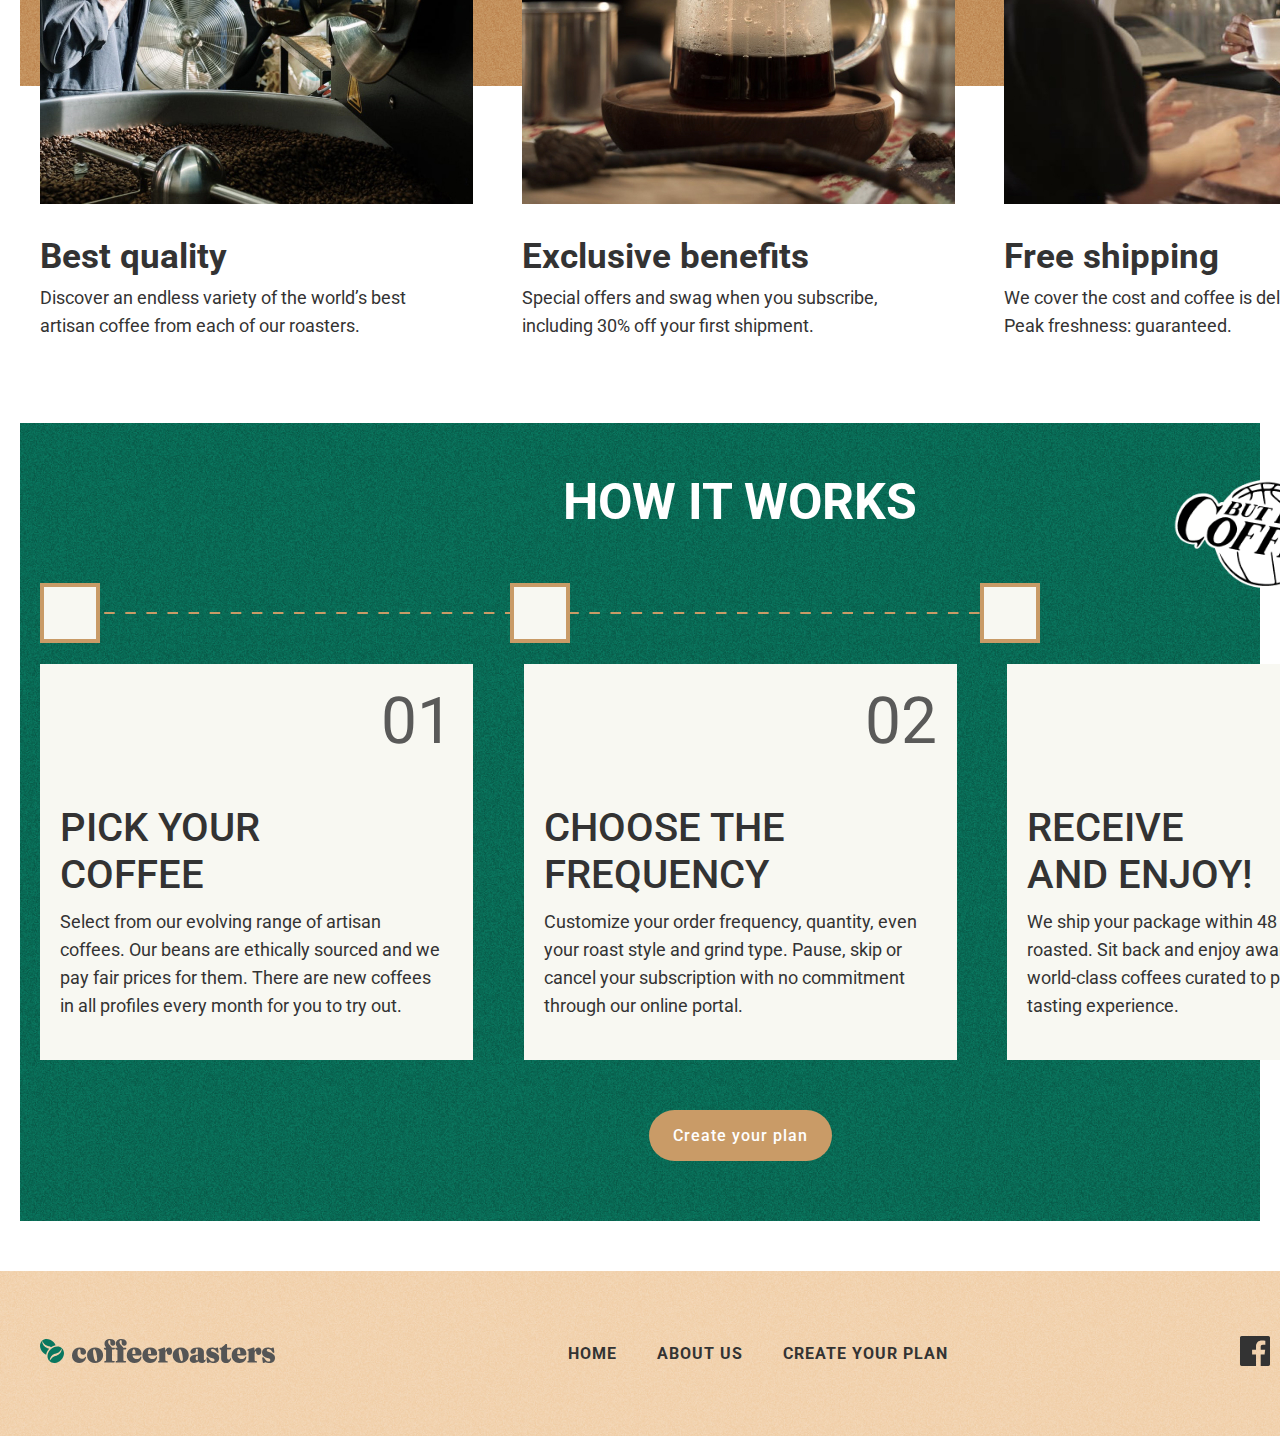
==== commit d2a61e38: "new-file" ====
--- a/index.html
+++ b/index.html
@@ -20,14 +20,13 @@
 				<nav class="site-nav">
 					<ul class="sitenav-list">
 						<li class="sitenav-item">
-							<a href="#">HOME</a>
-
+							<a href="index.html">HOME</a>
 						</li>
 						<li class="sitenav-item">
-							<a href="#">ABOUT US</a>
+							<a href="about.html">ABOUT US</a>
 						</li>
 						<li class="sitenav-item">
-							<a href="#">Create your plan</a>
+							<a class="js-modal-btn" href="#">Create your plan</a>
 						</li>
 					</ul>
 				</nav>
@@ -101,8 +100,6 @@
 				</div>
 			</div>
 			<div class="coffe-choose-wrapper">
-
-
 				<div class="section-coffe-choose">
 					<div class="container">
 						<div class="choose-wrapper">
@@ -114,20 +111,23 @@
 							<div class="choose-blok">
 								<ul class="choose-list">
 									<li class="choose-item">
-										<img src="./images/best-quality.jpg" width: 433; height: 500; alt="">
+										<img src="./images/best-quality.jpg" width="433" height="500"
+											alt="best-quality">
 										<h3>Best quality</h3>
 										<p>Discover an endless variety of the world’s best artisan coffee from each of
 											our
 											roasters.</p>
 									</li>
 									<li class="choose-item">
-										<img src="images/exclusive-benefits.jpg" width: 433; height: 500; alt="">
+										<img src="images/exclusive-benefits.jpg" width="433" height="500"
+											alt="exclusive-benefits">
 										<h3>Exclusive benefits</h3>
 										<p>Special offers and swag when you subscribe, including 30% off your first
 											shipment.</p>
 									</li>
 									<li class="choose-item">
-										<img src="./images/free-shipping.jpg" width:433; height:500; alt="">
+										<img src="./images/free-shipping.jpg" width="433" height="500"
+											alt="free-shipping">
 										<h3>Free shipping</h3>
 										<p>We cover the cost and coffee is delivered fast. Peak freshness: guaranteed.
 										</p>
@@ -181,21 +181,34 @@
 		<div class="container">
 			<div class="footer-blok">
 				<div class="footer-logo">
-					<a href="./index.html"><img src="./images/logo.svg" alt=""></a>
+					<a href="./index.html"><img src="./images/logo.svg" alt="site logo"></a>
 				</div>
 				<ul class="footer-nav">
-					<li class="footer-list"><a class="footer-item" href="#" href="#"> HOME</a></li>
-					<li class="footer-list"><a class="footer-item" href="#" href="#">ABOUT US</a> </li>
-					<li class="footer-list"><a class="footer-item" href="#" href="#">Create your plan</a> </li>
+					<li class="footer-list"><a class="footer-item" href="#"> HOME</a></li>
+					<li class="footer-list"><a class="footer-item" href="#">ABOUT US</a> </li>
+					<li class="footer-list"><a class="footer-item" href="#">Create your plan</a> </li>
 				</ul>
 				<ul class="social">
-					<li	class="socil-item" ><a href="#"><img src="./images/facebook.svg" alt="facebook"></a></li>
-					<li	class="socil-item"><a  href="#"><img src="./images/twitter.svg" alt="twitter"></a></li>
-					<li	class="socil-item"><a href="#"><img src="./images/instagramm.svg" alt="instagramm"></a></li>
+					<li class="socil-item"><a href="#"><img src="./images/facebook.svg" alt="facebook"></a></li>
+					<li class="socil-item"><a href="#"><img src="./images/twitter.svg" alt="twitter"></a></li>
+					<li class="socil-item"><a href="#"><img src="./images/instagramm.svg" alt="instagramm"></a></li>
 				</ul>
 			</div>
 		</div>
+		
 	</footer>
+	<div class="modal-window">
+			<div class="modal">
+				<div class="modal-text">
+					<h2>order Summary</h2>
+				</div>
+				<div class="modal-title">
+					<h3>“I drink my coffee as <span>Filter</span> , with a <span>Decaf</span>  type of bean. <span>250g</span>  ground ala <span>Cafetiére</span> , sent to me <span>Every Week</span>.”</h3>
+					<p>Is this correct? You can proceed to checkout or go back to plan selection if something is off. Subscription discount codes can also be redeemed at the checkout. </p>
+				</div>
+				<span class="modal-number">$14.00/ mo</span> <a class="modal-close-btn js-modal-close-btn" href="#">Checkout</a>
+			</div>
+		</div>
+		<script src="./js/main.js"></script>
 </body>
-
 </html>--- a/css/main.css
+++ b/css/main.css
@@ -61,6 +61,7 @@
 	height: 696px;
 }
 .main-section-text h1{
+	margin: 0;
 	font-weight: 700;
 	font-size: 64px;
 	line-height: 75px;
@@ -414,4 +415,78 @@
 	}
 	.socil-item{
 		padding-right: 30px;
+	}
+	.modal-window{
+		position: fixed;
+		top: 0;
+		left: 0;
+		width: 100%;
+		height: 100%;
+		display: none;
+		justify-content: center;
+		align-items: center;
+		background: rgba(0, 0, 0, 0.5);
+	}
+	.modal-show{
+		display: flex;
+	}
+	.modal{
+		width: 563px;
+		position: absolute;
+		top: -100%;
+		background: #F8F8F2;
+		animation: anime 1.4s ;
+		animation-fill-mode: forwards;
+	}
+	.modal-text{
+		padding: 19px 0 19px 30px;
+		font-size: 22px;
+		line-height: 52px;
+		text-transform: uppercase;
+		color: #FFFFFF;
+		background: #C99B67;
+	}
+	.modal-title h3{
+		padding:  50px 30px 10px 30px;
+		font-weight: 500;
+		font-size: 24px;
+		line-height: 34px;
+	}
+	.modal-title span{
+		color: #0A775F;
+	}
+	.modal-title p{
+		padding: 0 45px 0 30px;
+		font-weight: 400;
+		font-size: 18px;
+		line-height: 26px;
+		color: #333333;
+		opacity: 0.8;
+	}
+	.modal-number{
+		display: inline-block;
+		padding: 63px 0 64px 30px;
+		font-weight: 500;
+		font-size: 24px;
+		line-height: 28px;
+		color: #000000;
+	}
+	.modal-close-btn{
+		margin: 66px 0 0 212px;
+		padding: 16px 24px;
+		font-weight: 500;
+		font-size: 20px;
+		text-decoration: none;
+		text-transform: uppercase;
+		line-height: 23px;
+		text-align: center;
+		letter-spacing: 1px;
+		color: #FFFFFF;
+		background: #0A775F;
+		border-radius: 100px;
+	}
+	@keyframes anime{
+		100%{
+		top: 23%;
+		}
 	}